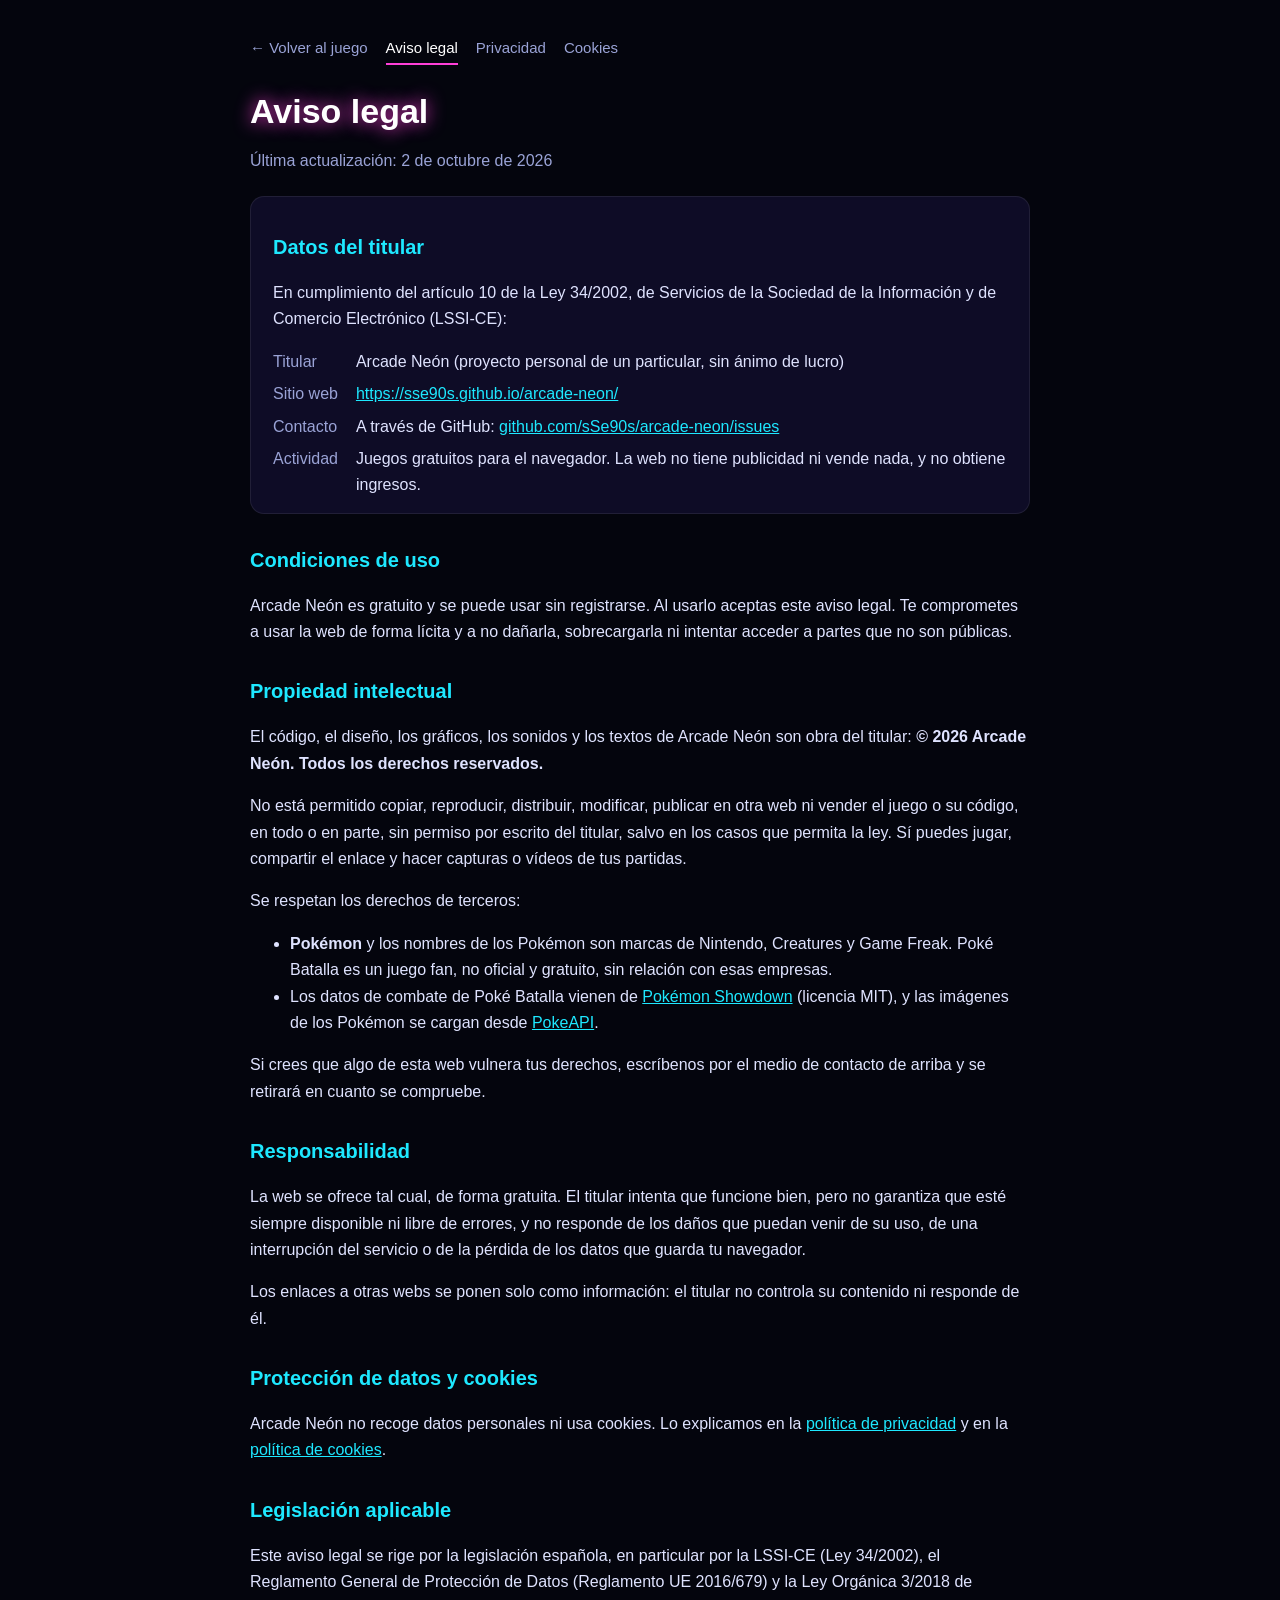
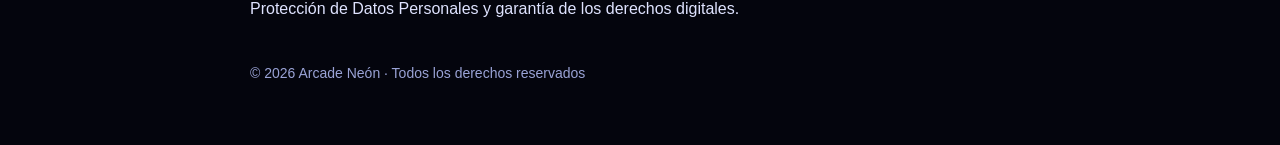
==== aviso-legal.html @ 159a31f8 "Arcade Neón: versión publicada" ====
<!doctype html>
<html lang="es">
<head>
<meta charset="utf-8">
<meta name="viewport" content="width=device-width,initial-scale=1">
<title>Aviso legal · Arcade Neón</title>
<meta name="description" content="Aviso legal de Arcade Neón: titular, condiciones de uso y propiedad intelectual.">
<link rel="icon" href="icons/icon-192.png">
<link rel="stylesheet" href="legal.css">
</head>
<body>
<main>
  <nav><a href="./">← Volver al juego</a><a class="on" href="aviso-legal.html">Aviso legal</a><a href="privacidad.html">Privacidad</a><a href="cookies.html">Cookies</a></nav>
  <h1>Aviso legal</h1>
  <p class="mute">Última actualización: 2 de octubre de 2026</p>

  <div class="card">
    <h2>Datos del titular</h2>
    <p>En cumplimiento del artículo 10 de la Ley 34/2002, de Servicios de la Sociedad de la Información y de Comercio Electrónico (LSSI-CE):</p>
    <dl>
      <dt>Titular</dt><dd>Arcade Neón (proyecto personal de un particular, sin ánimo de lucro)</dd>
      <dt>Sitio web</dt><dd><a href="https://sse90s.github.io/arcade-neon/">https://sse90s.github.io/arcade-neon/</a></dd>
      <dt>Contacto</dt><dd>A través de GitHub: <a href="https://github.com/sSe90s/arcade-neon/issues" rel="noopener">github.com/sSe90s/arcade-neon/issues</a></dd>
      <dt>Actividad</dt><dd>Juegos gratuitos para el navegador. La web no tiene publicidad ni vende nada, y no obtiene ingresos.</dd>
    </dl>
  </div>

  <h2>Condiciones de uso</h2>
  <p>Arcade Neón es gratuito y se puede usar sin registrarse. Al usarlo aceptas este aviso legal. Te comprometes a usar la web de forma lícita y a no dañarla, sobrecargarla ni intentar acceder a partes que no son públicas.</p>

  <h2>Propiedad intelectual</h2>
  <p>El código, el diseño, los gráficos, los sonidos y los textos de Arcade Neón son obra del titular: <b>© 2026 Arcade Neón. Todos los derechos reservados.</b></p>
  <p>No está permitido copiar, reproducir, distribuir, modificar, publicar en otra web ni vender el juego o su código, en todo o en parte, sin permiso por escrito del titular, salvo en los casos que permita la ley. Sí puedes jugar, compartir el enlace y hacer capturas o vídeos de tus partidas.</p>
  <p>Se respetan los derechos de terceros:</p>
  <ul>
    <li><b>Pokémon</b> y los nombres de los Pokémon son marcas de Nintendo, Creatures y Game Freak. Poké Batalla es un juego fan, no oficial y gratuito, sin relación con esas empresas.</li>
    <li>Los datos de combate de Poké Batalla vienen de <a href="https://github.com/smogon/pokemon-showdown" rel="noopener">Pokémon Showdown</a> (licencia MIT), y las imágenes de los Pokémon se cargan desde <a href="https://github.com/PokeAPI/sprites" rel="noopener">PokeAPI</a>.</li>
  </ul>
  <p>Si crees que algo de esta web vulnera tus derechos, escríbenos por el medio de contacto de arriba y se retirará en cuanto se compruebe.</p>

  <h2>Responsabilidad</h2>
  <p>La web se ofrece tal cual, de forma gratuita. El titular intenta que funcione bien, pero no garantiza que esté siempre disponible ni libre de errores, y no responde de los daños que puedan venir de su uso, de una interrupción del servicio o de la pérdida de los datos que guarda tu navegador.</p>
  <p>Los enlaces a otras webs se ponen solo como información: el titular no controla su contenido ni responde de él.</p>

  <h2>Protección de datos y cookies</h2>
  <p>Arcade Neón no recoge datos personales ni usa cookies. Lo explicamos en la <a href="privacidad.html">política de privacidad</a> y en la <a href="cookies.html">política de cookies</a>.</p>

  <h2>Legislación aplicable</h2>
  <p>Este aviso legal se rige por la legislación española, en particular por la LSSI-CE (Ley 34/2002), el Reglamento General de Protección de Datos (Reglamento UE 2016/679) y la Ley Orgánica 3/2018 de Protección de Datos Personales y garantía de los derechos digitales.</p>

  <footer>© 2026 Arcade Neón · Todos los derechos reservados</footer>
</main>
</body>
</html>
---- legal.css ----
:root{--bg:#04050d;--card:#0e0c26;--txt:#dfe3ff;--mute:#9aa3d6;--acc:#1ee8ff;--pink:#ff3fd8}
body{margin:0;background:var(--bg);color:var(--txt);font:16px/1.65 "Segoe UI",Roboto,Arial,sans-serif}
main{max-width:780px;margin:0 auto;padding:36px 16px 60px}
nav{display:flex;flex-wrap:wrap;gap:6px 18px;margin-bottom:26px;font-size:15px}
nav a{color:var(--mute);text-decoration:none;border-bottom:2px solid transparent;padding-bottom:2px}
nav a:hover,nav a.on{color:#fff;border-color:var(--pink)}
h1{font-size:34px;line-height:1.2;margin:0 0 6px;color:#fff;text-shadow:0 0 18px var(--pink)}
h2{font-size:20px;margin:30px 0 8px;color:var(--acc)}
p,li,td,th{color:var(--txt)}
.mute{color:var(--mute)}
.card{background:var(--card);border:1px solid rgba(255,255,255,.08);border-radius:14px;padding:4px 22px 14px;margin-top:22px}
a{color:var(--acc)}
code{background:rgba(255,255,255,.08);padding:1px 6px;border-radius:5px;word-break:break-all}
dl{display:grid;grid-template-columns:max-content 1fr;gap:6px 18px;margin:0}
dt{color:var(--mute)}
dd{margin:0}
.tabla{overflow-x:auto}
table{border-collapse:collapse;width:100%;font-size:15px}
th,td{text-align:left;padding:8px 10px;border-bottom:1px solid rgba(255,255,255,.1);vertical-align:top}
th{color:var(--acc);font-weight:600}
footer{margin-top:40px;font-size:14px;color:var(--mute)}
@media (max-width:560px){dl{grid-template-columns:1fr}dt{margin-top:8px}}
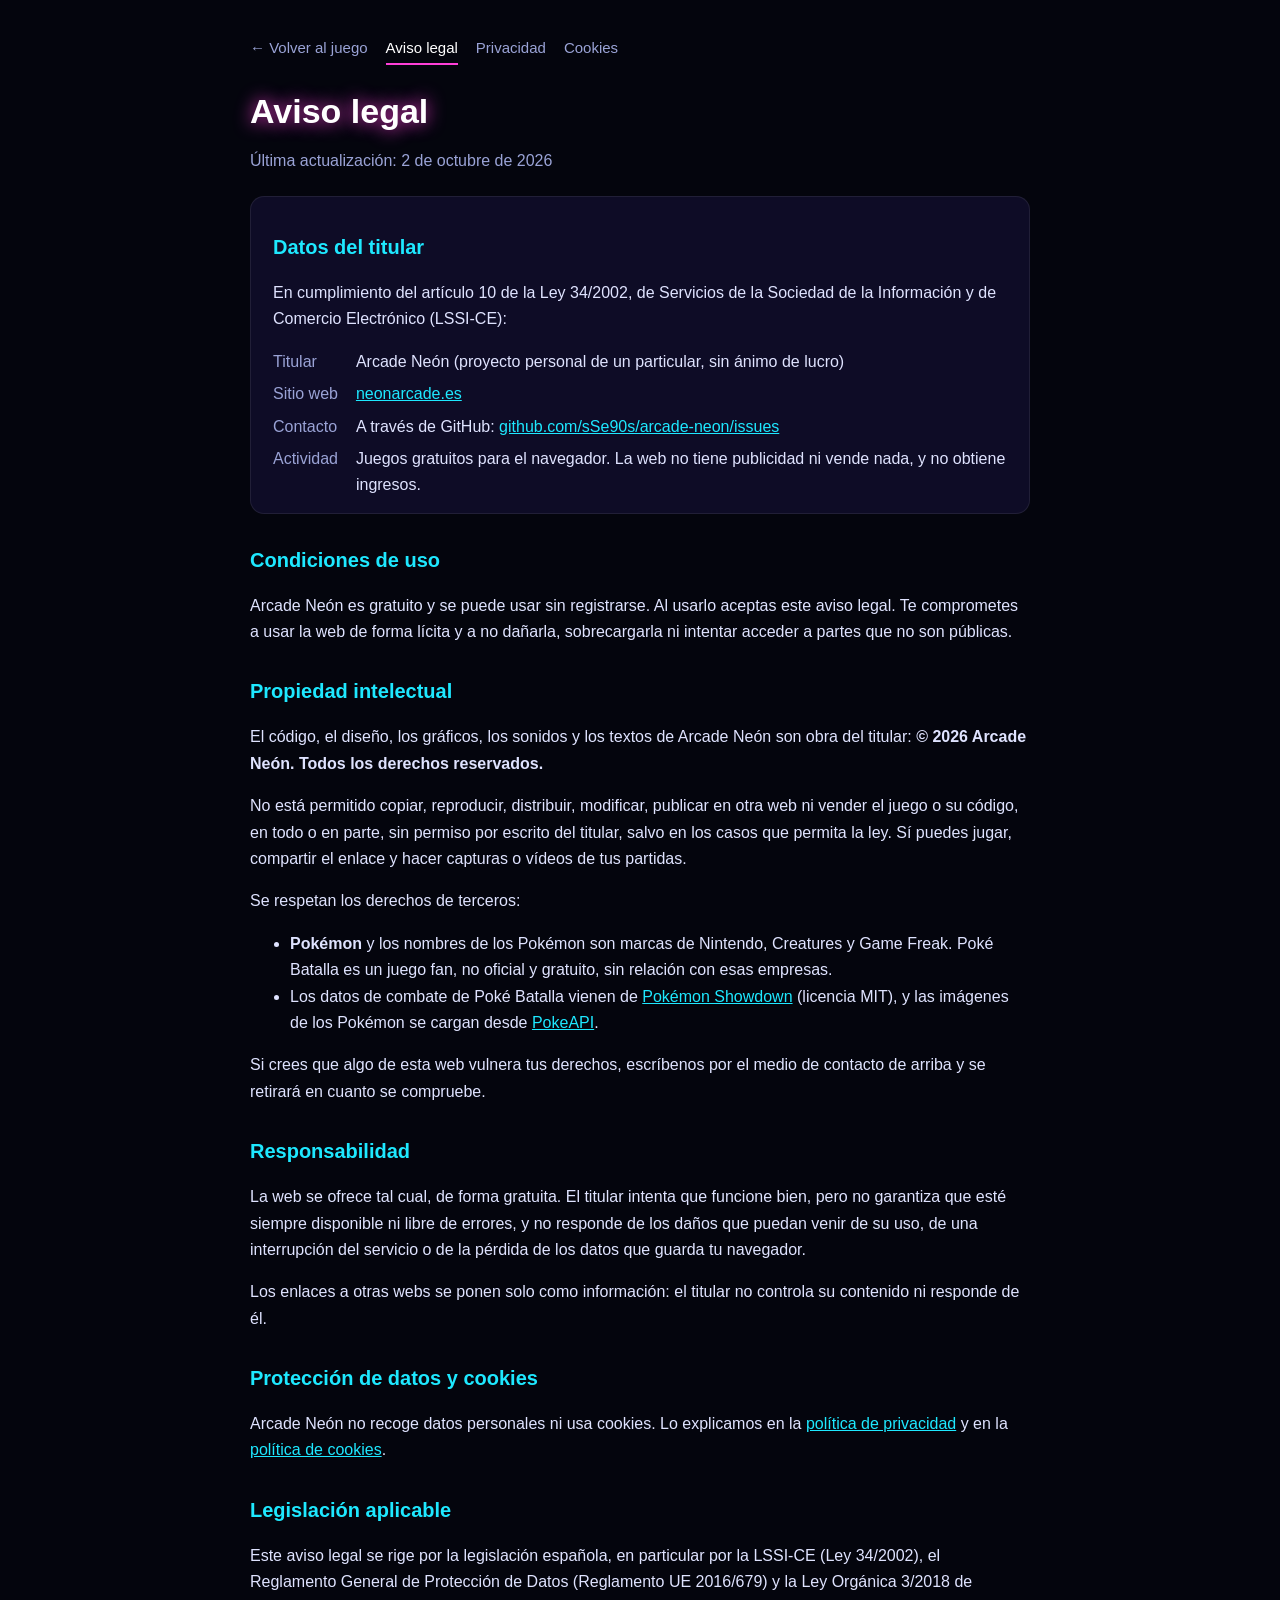
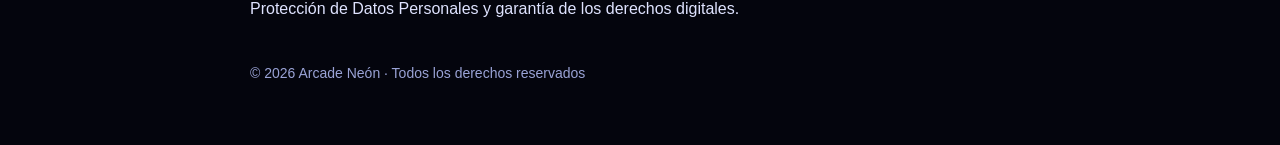
==== commit 6434edf5: "Dominio propio neonarcade.es" ====
--- a/aviso-legal.html
+++ b/aviso-legal.html
@@ -19,7 +19,7 @@
     <p>En cumplimiento del artículo 10 de la Ley 34/2002, de Servicios de la Sociedad de la Información y de Comercio Electrónico (LSSI-CE):</p>
     <dl>
       <dt>Titular</dt><dd>Arcade Neón (proyecto personal de un particular, sin ánimo de lucro)</dd>
-      <dt>Sitio web</dt><dd><a href="https://sse90s.github.io/arcade-neon/">https://sse90s.github.io/arcade-neon/</a></dd>
+      <dt>Sitio web</dt><dd><a href="https://neonarcade.es/">neonarcade.es</a></dd>
       <dt>Contacto</dt><dd>A través de GitHub: <a href="https://github.com/sSe90s/arcade-neon/issues" rel="noopener">github.com/sSe90s/arcade-neon/issues</a></dd>
       <dt>Actividad</dt><dd>Juegos gratuitos para el navegador. La web no tiene publicidad ni vende nada, y no obtiene ingresos.</dd>
     </dl>
